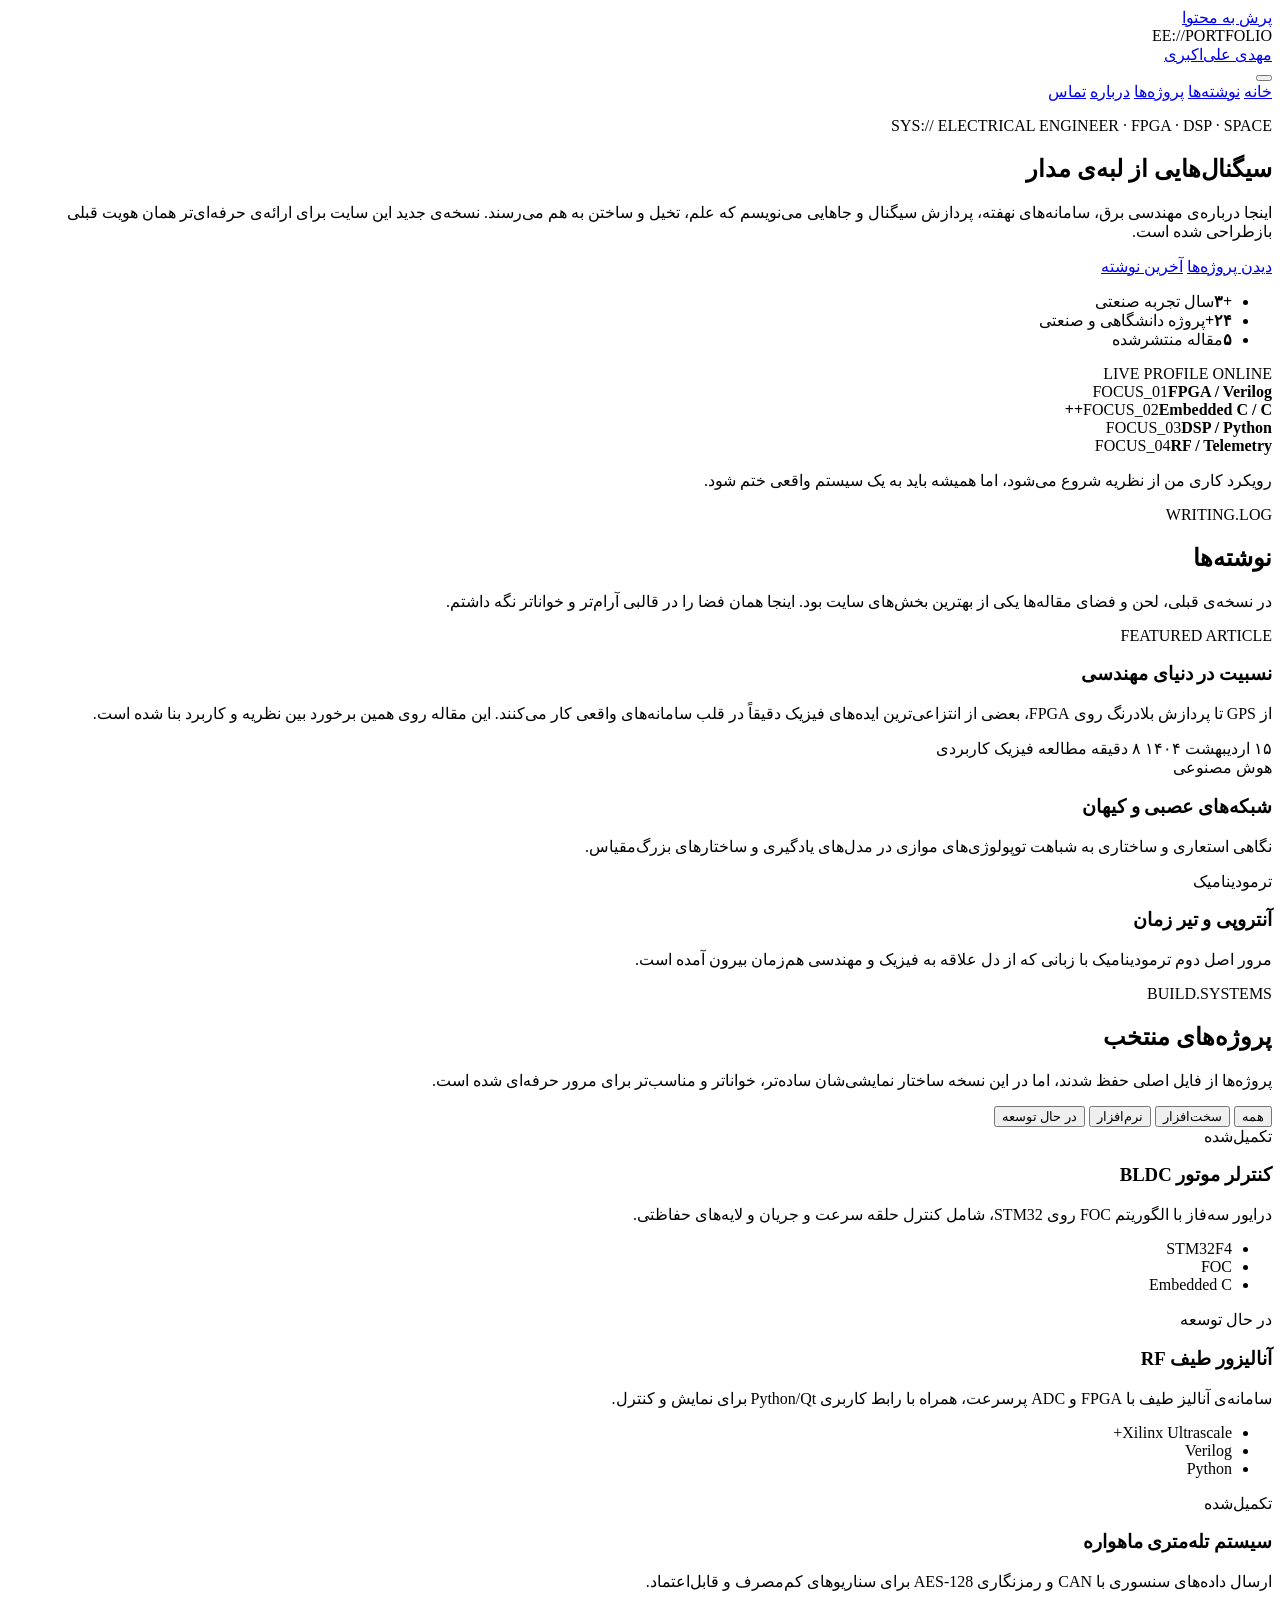
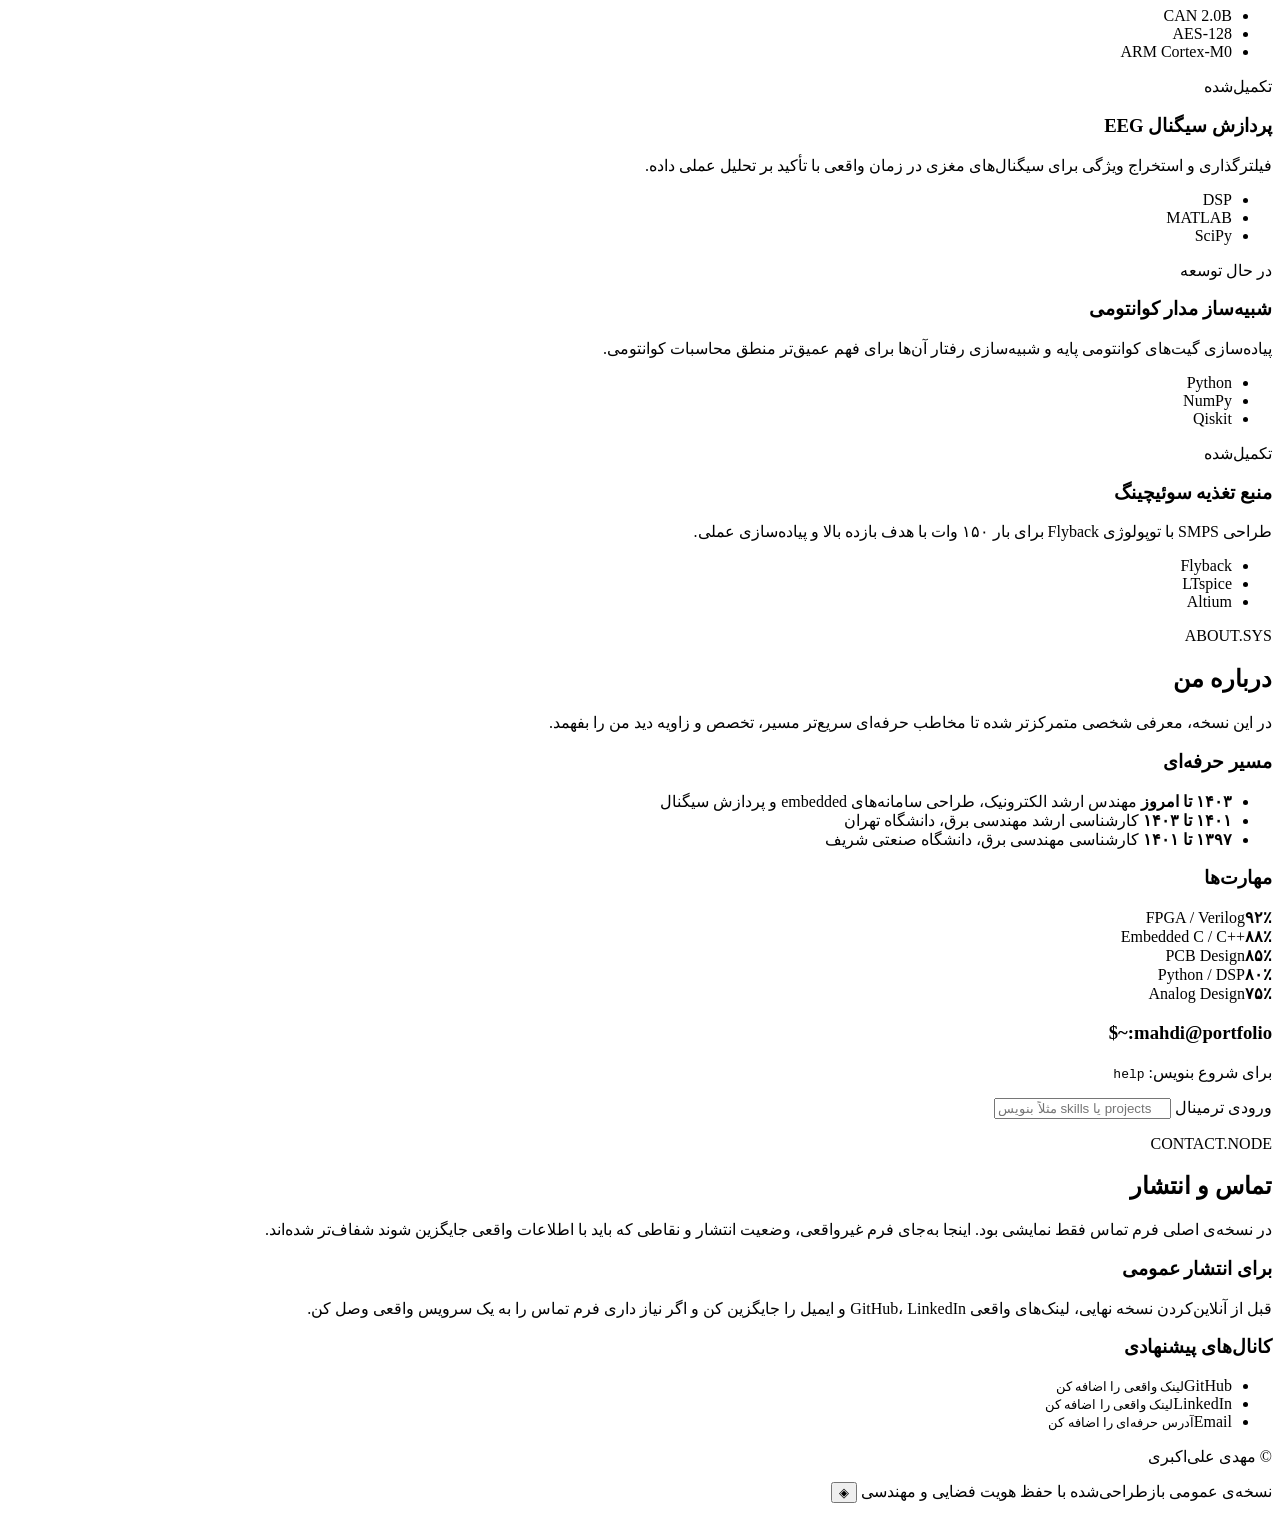
==== index.html @ 2593f332 "Add files via upload" ====
<!DOCTYPE html>
<html lang="fa" dir="rtl">
<head>
  <meta charset="UTF-8">
  <meta name="viewport" content="width=device-width, initial-scale=1.0">
  <title>مهدی علی‌اکبری | مهندس برق</title>
  <meta name="description" content="پورتفولیوی شخصی مهدی علی‌اکبری، مهندس برق با تمرکز بر FPGA، سامانه‌های نهفته، پردازش سیگنال و پروژه‌های الهام‌گرفته از فضا و فیزیک.">
  <link rel="preconnect" href="https://fonts.googleapis.com">
  <link rel="preconnect" href="https://fonts.gstatic.com" crossorigin>
  <link href="https://fonts.googleapis.com/css2?family=IBM+Plex+Mono:wght@300;400;500;600&family=Orbitron:wght@500;700;800&display=swap" rel="stylesheet">
  <link rel="stylesheet" href="./assets/styles.css">
</head>
<body>
  <a class="skip-link" href="#content">پرش به محتوا</a>

  <div class="page-shell">
    <header class="site-header" id="top">
      <div class="brand-block">
        <div class="brand-kicker">EE://PORTFOLIO</div>
        <a class="brand-name" href="#hero">مهدی علی‌اکبری</a>
      </div>

      <button class="nav-toggle" type="button" aria-expanded="false" aria-controls="site-nav" aria-label="باز کردن منو">
        <span></span>
        <span></span>
      </button>

      <nav class="site-nav" id="site-nav" aria-label="ناوبری اصلی">
        <a href="#hero" data-nav>خانه</a>
        <a href="#writing" data-nav>نوشته‌ها</a>
        <a href="#projects" data-nav>پروژه‌ها</a>
        <a href="#about" data-nav>درباره</a>
        <a href="#contact" data-nav>تماس</a>
      </nav>
    </header>

    <main id="content">
      <section class="hero section" id="hero" data-section>
        <div class="hero-copy">
          <p class="eyebrow">SYS:// ELECTRICAL ENGINEER · FPGA · DSP · SPACE</p>
          <h1>
            سیگنال‌هایی از
            <span>لبه‌ی مدار</span>
          </h1>
          <p class="hero-text">
            اینجا درباره‌ی مهندسی برق، سامانه‌های نهفته، پردازش سیگنال و جاهایی می‌نویسم که علم،
            تخیل و ساختن به هم می‌رسند. نسخه‌ی جدید این سایت برای ارائه‌ی حرفه‌ای‌تر همان هویت قبلی
            بازطراحی شده است.
          </p>
          <div class="hero-actions">
            <a class="btn btn-primary" href="#projects">دیدن پروژه‌ها</a>
            <a class="btn btn-secondary" href="#writing">آخرین نوشته</a>
          </div>
          <ul class="hero-stats" aria-label="خلاصه وضعیت حرفه‌ای">
            <li><strong>+۳</strong><span>سال تجربه صنعتی</span></li>
            <li><strong>۲۴+</strong><span>پروژه دانشگاهی و صنعتی</span></li>
            <li><strong>۵</strong><span>مقاله منتشرشده</span></li>
          </ul>
        </div>

        <aside class="hero-panel" aria-label="خلاصه تخصص‌ها">
          <div class="panel-header">
            <span class="panel-tag">LIVE PROFILE</span>
            <span class="status-pill">ONLINE</span>
          </div>
          <div class="signal-box">
            <div class="signal-line"><span>FOCUS_01</span><strong>FPGA / Verilog</strong></div>
            <div class="signal-line"><span>FOCUS_02</span><strong>Embedded C / C++</strong></div>
            <div class="signal-line"><span>FOCUS_03</span><strong>DSP / Python</strong></div>
            <div class="signal-line"><span>FOCUS_04</span><strong>RF / Telemetry</strong></div>
          </div>
          <div class="hero-note">
            <p>رویکرد کاری من از نظریه شروع می‌شود، اما همیشه باید به یک سیستم واقعی ختم شود.</p>
          </div>
        </aside>
      </section>

      <section class="section section-grid" id="writing" data-section>
        <div class="section-heading">
          <p class="section-kicker">WRITING.LOG</p>
          <h2>نوشته‌ها</h2>
          <p>در نسخه‌ی قبلی، لحن و فضای مقاله‌ها یکی از بهترین بخش‌های سایت بود. اینجا همان فضا را در قالبی آرام‌تر و خواناتر نگه داشتم.</p>
        </div>

        <article class="feature-card">
          <div class="card-topline">FEATURED ARTICLE</div>
          <h3>نسبیت در دنیای مهندسی</h3>
          <p>
            از GPS تا پردازش بلادرنگ روی FPGA، بعضی از انتزاعی‌ترین ایده‌های فیزیک دقیقاً در قلب
            سامانه‌های واقعی کار می‌کنند. این مقاله روی همین برخورد بین نظریه و کاربرد بنا شده است.
          </p>
          <div class="meta-row">
            <span>۱۵ اردیبهشت ۱۴۰۴</span>
            <span>۸ دقیقه مطالعه</span>
            <span>فیزیک کاربردی</span>
          </div>
        </article>

        <div class="mini-cards">
          <article class="mini-card">
            <div class="mini-tag">هوش مصنوعی</div>
            <h3>شبکه‌های عصبی و کیهان</h3>
            <p>نگاهی استعاری و ساختاری به شباهت توپولوژی‌های موازی در مدل‌های یادگیری و ساختارهای بزرگ‌مقیاس.</p>
          </article>
          <article class="mini-card">
            <div class="mini-tag">ترمودینامیک</div>
            <h3>آنتروپی و تیر زمان</h3>
            <p>مرور اصل دوم ترمودینامیک با زبانی که از دل علاقه به فیزیک و مهندسی هم‌زمان بیرون آمده است.</p>
          </article>
        </div>
      </section>

      <section class="section" id="projects" data-section>
        <div class="section-heading">
          <p class="section-kicker">BUILD.SYSTEMS</p>
          <h2>پروژه‌های منتخب</h2>
          <p>پروژه‌ها از فایل اصلی حفظ شدند، اما در این نسخه ساختار نمایشی‌شان ساده‌تر، خواناتر و مناسب‌تر برای مرور حرفه‌ای شده است.</p>
        </div>

        <div class="filter-row" role="toolbar" aria-label="فیلتر پروژه‌ها">
          <button class="filter-btn active" type="button" data-filter="all">همه</button>
          <button class="filter-btn" type="button" data-filter="hw">سخت‌افزار</button>
          <button class="filter-btn" type="button" data-filter="sw">نرم‌افزار</button>
          <button class="filter-btn" type="button" data-filter="wip">در حال توسعه</button>
        </div>

        <div class="project-grid">
          <article class="project-card" data-category="hw done">
            <div class="project-status done">تکمیل‌شده</div>
            <h3>کنترلر موتور BLDC</h3>
            <p>درایور سه‌فاز با الگوریتم FOC روی STM32، شامل کنترل حلقه سرعت و جریان و لایه‌های حفاظتی.</p>
            <ul class="tag-row">
              <li>STM32F4</li>
              <li>FOC</li>
              <li>Embedded C</li>
            </ul>
          </article>

          <article class="project-card" data-category="hw sw wip">
            <div class="project-status wip">در حال توسعه</div>
            <h3>آنالیزور طیف RF</h3>
            <p>سامانه‌ی آنالیز طیف با FPGA و ADC پرسرعت، همراه با رابط کاربری Python/Qt برای نمایش و کنترل.</p>
            <ul class="tag-row">
              <li>Xilinx Ultrascale+</li>
              <li>Verilog</li>
              <li>Python</li>
            </ul>
          </article>

          <article class="project-card" data-category="hw done">
            <div class="project-status done">تکمیل‌شده</div>
            <h3>سیستم تله‌متری ماهواره</h3>
            <p>ارسال داده‌های سنسوری با CAN و رمزنگاری AES-128 برای سناریوهای کم‌مصرف و قابل‌اعتماد.</p>
            <ul class="tag-row">
              <li>CAN 2.0B</li>
              <li>AES-128</li>
              <li>ARM Cortex-M0</li>
            </ul>
          </article>

          <article class="project-card" data-category="sw done">
            <div class="project-status done">تکمیل‌شده</div>
            <h3>پردازش سیگنال EEG</h3>
            <p>فیلترگذاری و استخراج ویژگی برای سیگنال‌های مغزی در زمان واقعی با تأکید بر تحلیل عملی داده.</p>
            <ul class="tag-row">
              <li>DSP</li>
              <li>MATLAB</li>
              <li>SciPy</li>
            </ul>
          </article>

          <article class="project-card" data-category="sw wip">
            <div class="project-status wip">در حال توسعه</div>
            <h3>شبیه‌ساز مدار کوانتومی</h3>
            <p>پیاده‌سازی گیت‌های کوانتومی پایه و شبیه‌سازی رفتار آن‌ها برای فهم عمیق‌تر منطق محاسبات کوانتومی.</p>
            <ul class="tag-row">
              <li>Python</li>
              <li>NumPy</li>
              <li>Qiskit</li>
            </ul>
          </article>

          <article class="project-card" data-category="hw done">
            <div class="project-status done">تکمیل‌شده</div>
            <h3>منبع تغذیه سوئیچینگ</h3>
            <p>طراحی SMPS با توپولوژی Flyback برای بار ۱۵۰ وات با هدف بازده بالا و پیاده‌سازی عملی.</p>
            <ul class="tag-row">
              <li>Flyback</li>
              <li>LTspice</li>
              <li>Altium</li>
            </ul>
          </article>
        </div>
      </section>

      <section class="section about-layout" id="about" data-section>
        <div class="section-heading">
          <p class="section-kicker">ABOUT.SYS</p>
          <h2>درباره من</h2>
          <p>در این نسخه، معرفی شخصی متمرکزتر شده تا مخاطب حرفه‌ای سریع‌تر مسیر، تخصص و زاویه دید من را بفهمد.</p>
        </div>

        <div class="about-columns">
          <div class="about-card">
            <h3>مسیر حرفه‌ای</h3>
            <ul class="timeline-list">
              <li>
                <strong>۱۴۰۳ تا امروز</strong>
                <span>مهندس ارشد الکترونیک، طراحی سامانه‌های embedded و پردازش سیگنال</span>
              </li>
              <li>
                <strong>۱۴۰۱ تا ۱۴۰۳</strong>
                <span>کارشناسی ارشد مهندسی برق، دانشگاه تهران</span>
              </li>
              <li>
                <strong>۱۳۹۷ تا ۱۴۰۱</strong>
                <span>کارشناسی مهندسی برق، دانشگاه صنعتی شریف</span>
              </li>
            </ul>
          </div>

          <div class="about-card">
            <h3>مهارت‌ها</h3>
            <div class="skill-list">
              <div class="skill-item"><span>FPGA / Verilog</span><strong>۹۲٪</strong></div>
              <div class="skill-item"><span>Embedded C / C++</span><strong>۸۸٪</strong></div>
              <div class="skill-item"><span>PCB Design</span><strong>۸۵٪</strong></div>
              <div class="skill-item"><span>Python / DSP</span><strong>۸۰٪</strong></div>
              <div class="skill-item"><span>Analog Design</span><strong>۷۵٪</strong></div>
            </div>
          </div>
        </div>

        <div class="terminal-card" aria-labelledby="terminal-title">
          <div class="terminal-bar">
            <span class="dot"></span>
            <span class="dot"></span>
            <span class="dot"></span>
            <h3 id="terminal-title">mahdi@portfolio:~$</h3>
          </div>
          <div class="terminal-output" id="terminal-output">
            <p>برای شروع بنویس: <code>help</code></p>
          </div>
          <label class="sr-only" for="terminal-input">ورودی ترمینال</label>
          <input id="terminal-input" class="terminal-input" type="text" placeholder="مثلاً بنویس skills یا projects" spellcheck="false" dir="ltr">
        </div>
      </section>

      <section class="section" id="contact" data-section>
        <div class="section-heading">
          <p class="section-kicker">CONTACT.NODE</p>
          <h2>تماس و انتشار</h2>
          <p>در نسخه‌ی اصلی فرم تماس فقط نمایشی بود. اینجا به‌جای فرم غیرواقعی، وضعیت انتشار و نقاطی که باید با اطلاعات واقعی جایگزین شوند شفاف‌تر شده‌اند.</p>
        </div>

        <div class="contact-grid">
          <div class="contact-card">
            <h3>برای انتشار عمومی</h3>
            <p>قبل از آنلاین‌کردن نسخه نهایی، لینک‌های واقعی GitHub، LinkedIn و ایمیل را جایگزین کن و اگر نیاز داری فرم تماس را به یک سرویس واقعی وصل کن.</p>
          </div>
          <div class="contact-card">
            <h3>کانال‌های پیشنهادی</h3>
            <ul class="channel-list">
              <li><span>GitHub</span><small>لینک واقعی را اضافه کن</small></li>
              <li><span>LinkedIn</span><small>لینک واقعی را اضافه کن</small></li>
              <li><span>Email</span><small>آدرس حرفه‌ای را اضافه کن</small></li>
            </ul>
          </div>
        </div>
      </section>

      <section class="section secret-dock" id="secret-dock" aria-label="بخش مخفی">
        <div class="secret-shell" id="secret-shell" hidden>
          <div class="secret-shell-kicker">HIDDEN.ACCESS</div>
          <h2>در مخفی پیدا شد</h2>
          <div class="secret-shell-actions">
            <a class="btn btn-primary" href="./secret.html">ورود</a>
            <button class="btn btn-secondary" id="close-secret-shell" type="button">بستن</button>
          </div>
        </div>
      </section>
    </main>

    <footer class="site-footer">
      <p>© <span id="year"></span> مهدی علی‌اکبری</p>
      <p>
        نسخه‌ی عمومی بازطراحی‌شده با حفظ هویت فضایی و مهندسی
        <button class="secret-trigger" id="secret-trigger" type="button" aria-controls="secret-shell" aria-expanded="false" aria-label="باز کردن بخش مخفی">◈</button>
      </p>
    </footer>
  </div>

  <script src="./assets/app.js"></script>
</body>
</html>
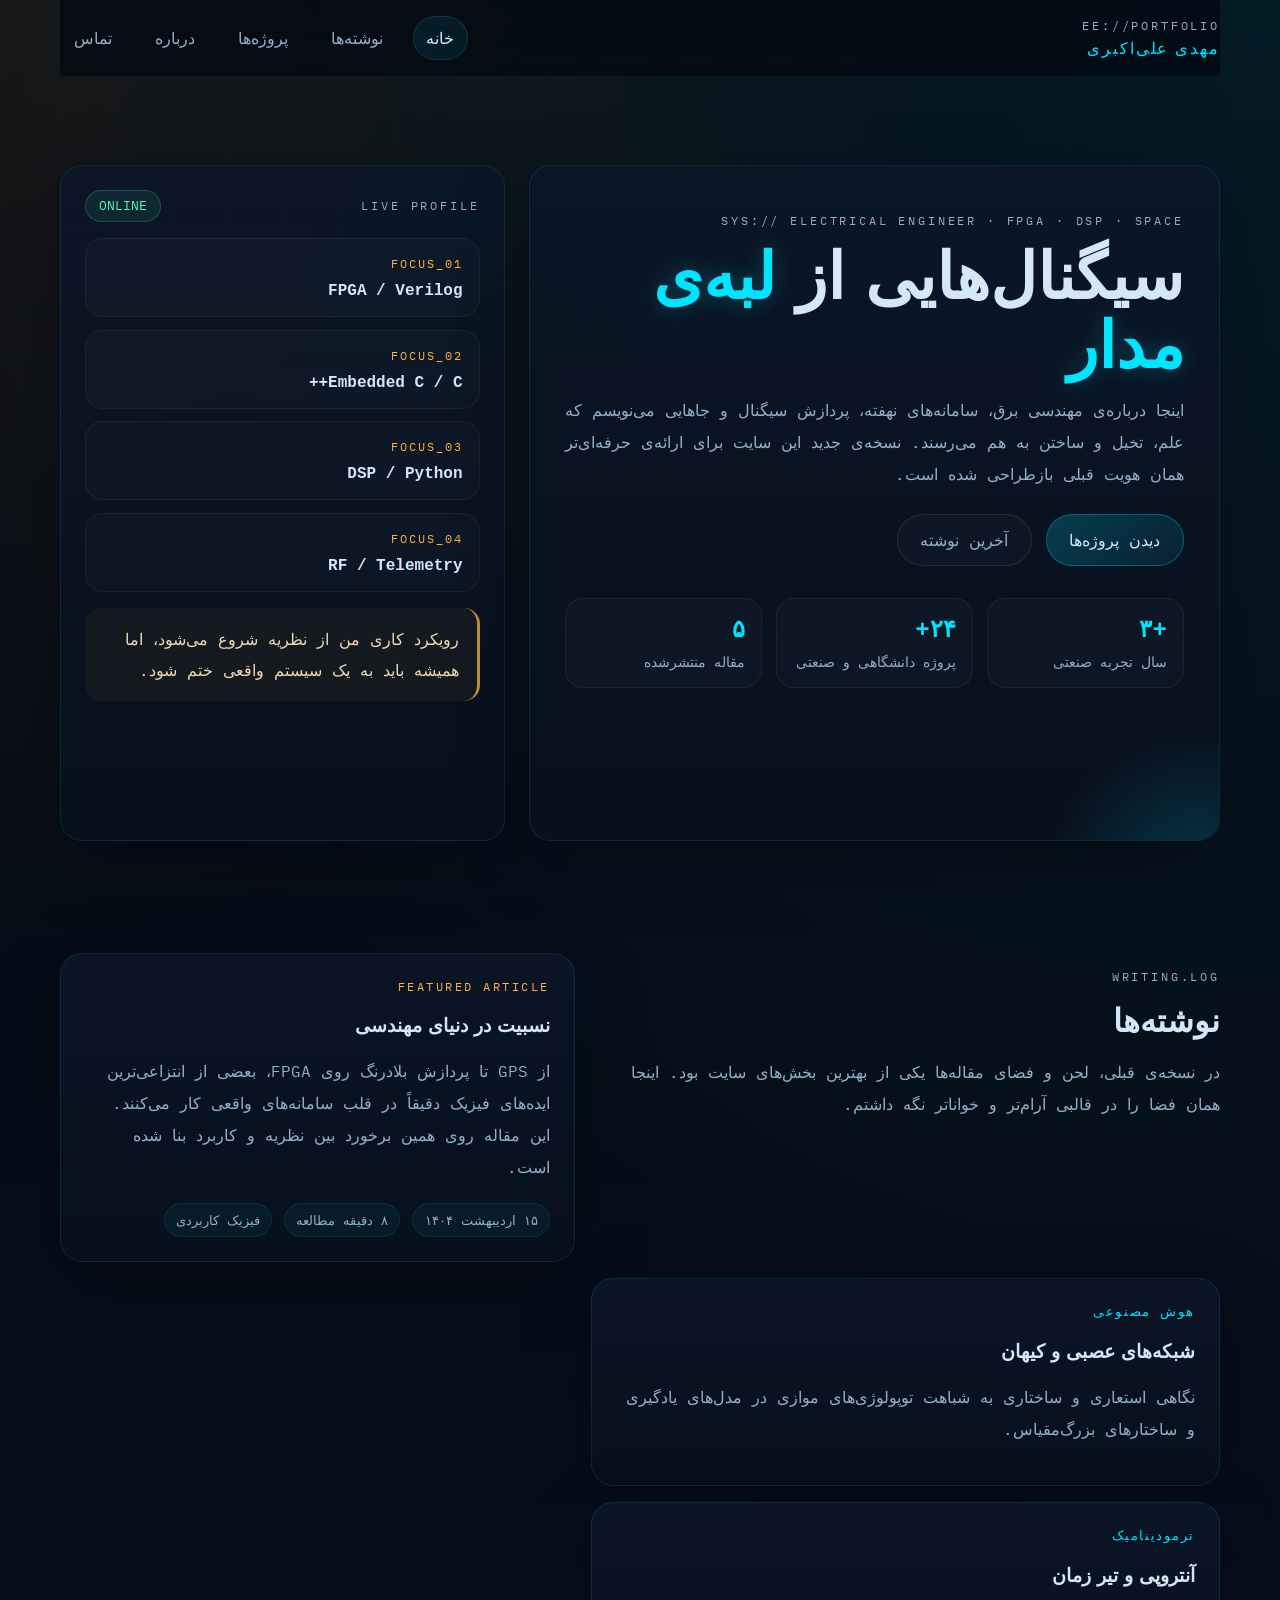
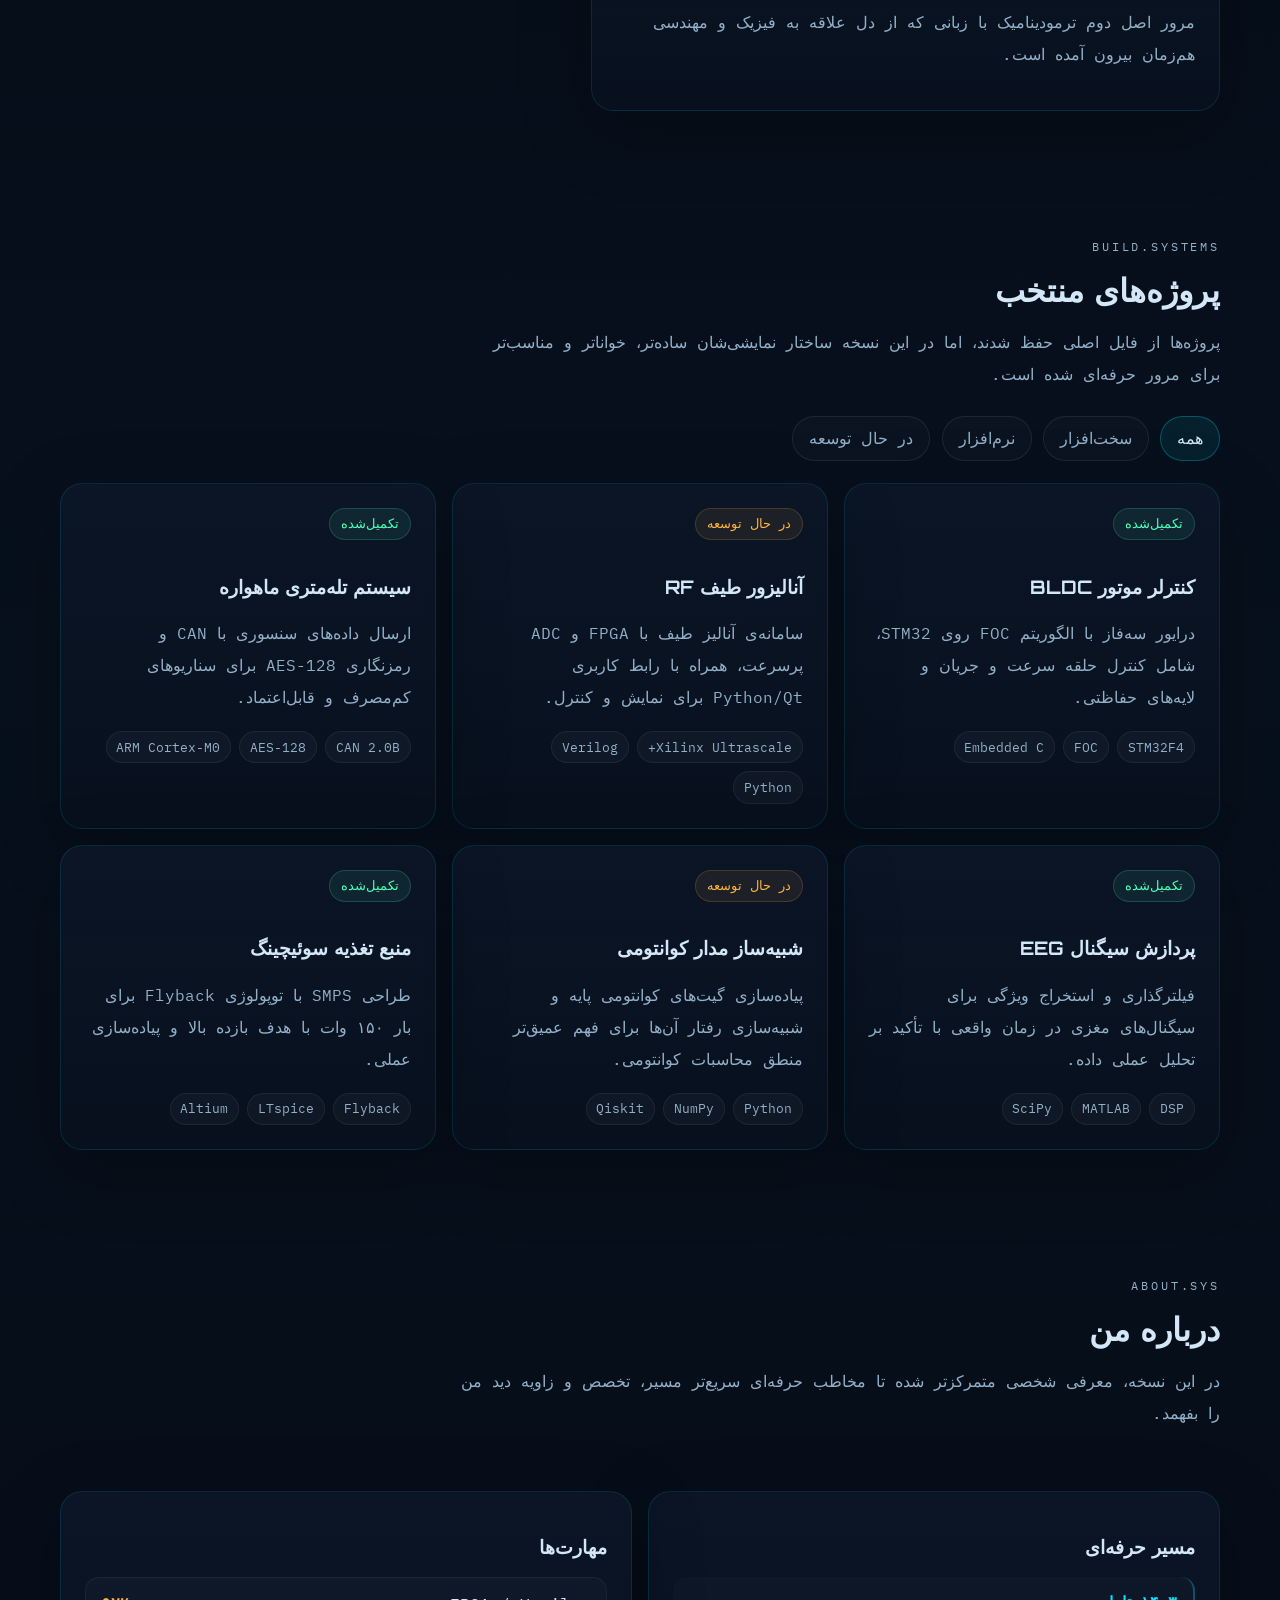
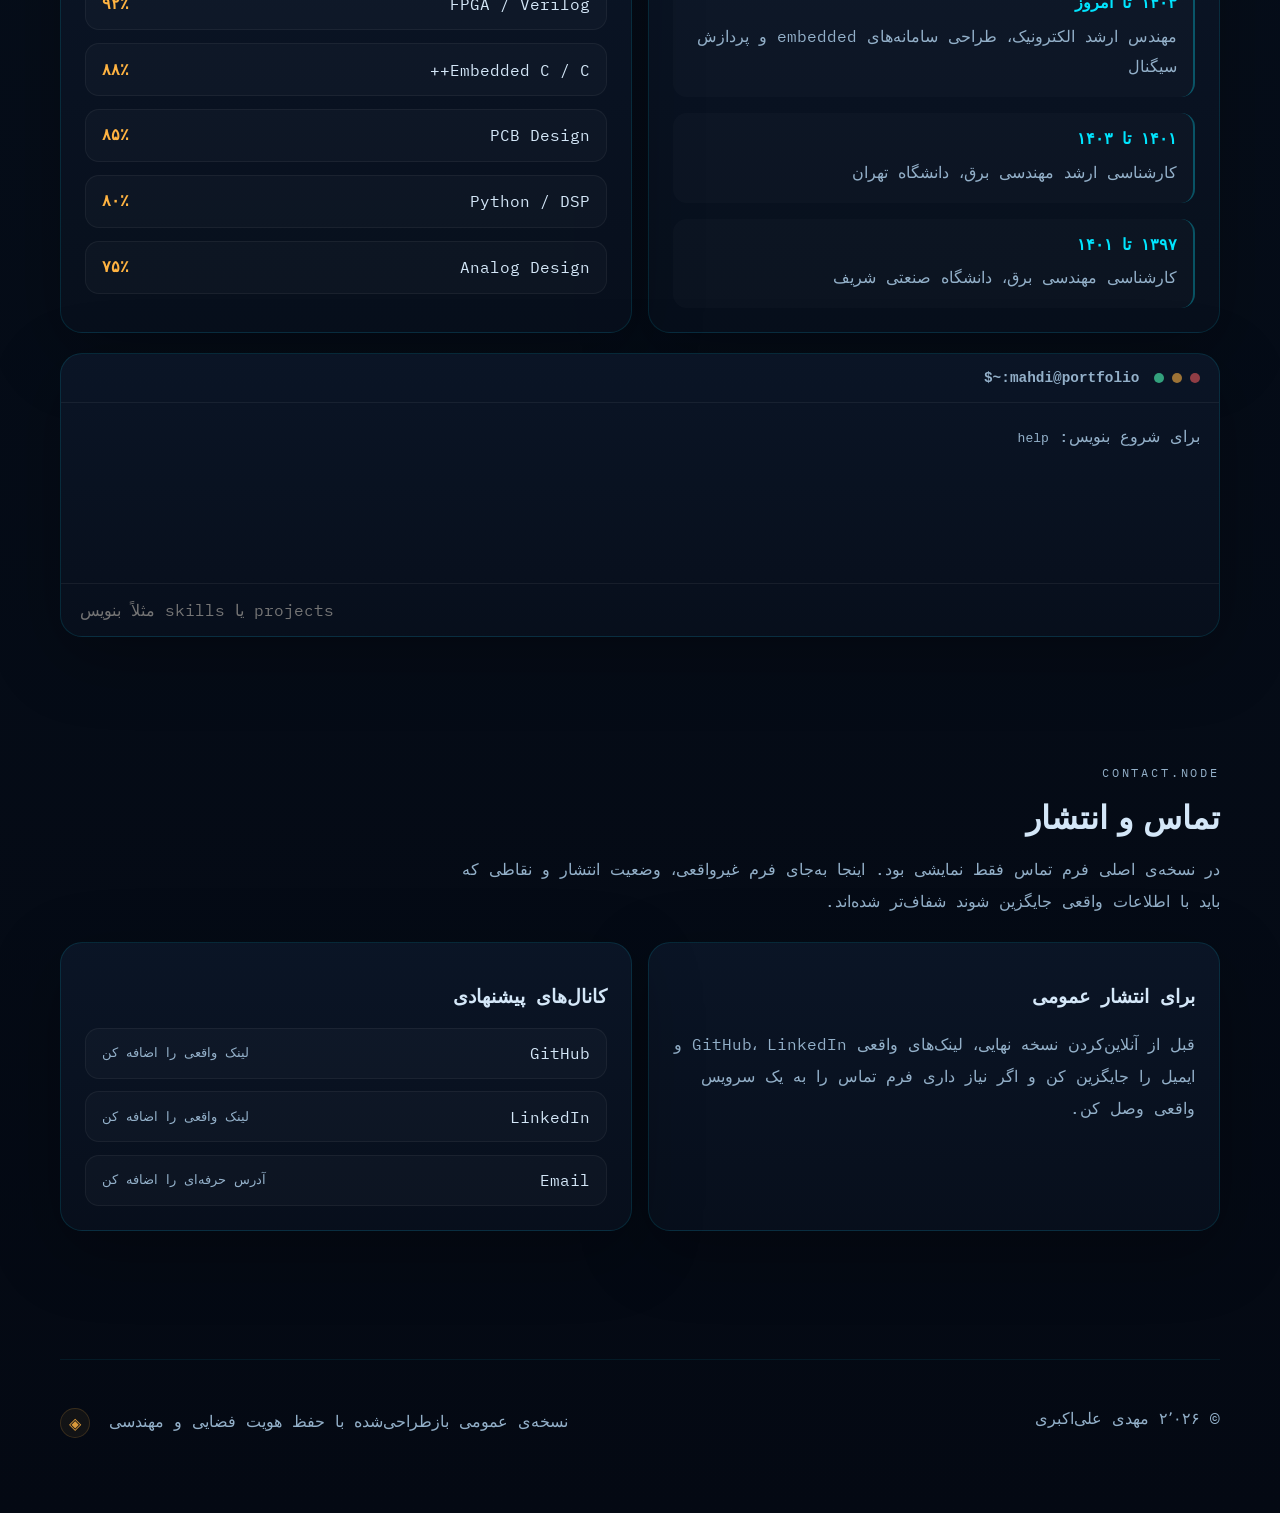
==== commit d11ca6e9: "Add files via upload" ====
--- a/index.html
+++ b/index.html
@@ -8,7 +8,7 @@
   <link rel="preconnect" href="https://fonts.googleapis.com">
   <link rel="preconnect" href="https://fonts.gstatic.com" crossorigin>
   <link href="https://fonts.googleapis.com/css2?family=IBM+Plex+Mono:wght@300;400;500;600&family=Orbitron:wght@500;700;800&display=swap" rel="stylesheet">
-  <link rel="stylesheet" href="./assets/styles.css">
+  <link rel="stylesheet" href="main.css">
 </head>
 <body>
   <a class="skip-link" href="#content">پرش به محتوا</a>
@@ -290,6 +290,6 @@
     </footer>
   </div>
 
-  <script src="./assets/app.js"></script>
+  <script src="main.js"></script>
 </body>
 </html>
--- a/main.css
+++ b/main.css
@@ -0,0 +1,796 @@
+:root{
+  --bg:#040913;
+  --bg-soft:#0a1220;
+  --panel:#0b1627;
+  --panel-2:#0f1c30;
+  --line:rgba(0,229,255,0.12);
+  --line-strong:rgba(0,229,255,0.28);
+  --text:#d4e7f8;
+  --muted:#93b0c9;
+  --cyan:#00e5ff;
+  --amber:#ffb341;
+  --green:#4fffb7;
+  --shadow:0 20px 70px rgba(0,0,0,0.28);
+  --radius:22px;
+}
+
+*,
+*::before,
+*::after{
+  box-sizing:border-box;
+}
+
+html{
+  scroll-behavior:smooth;
+}
+
+body{
+  margin:0;
+  font-family:'IBM Plex Mono', monospace;
+  background:
+    radial-gradient(circle at top right, rgba(0,229,255,0.08), transparent 28%),
+    radial-gradient(circle at top left, rgba(255,179,65,0.08), transparent 20%),
+    linear-gradient(180deg, #040913 0%, #07101d 48%, #040913 100%);
+  color:var(--text);
+  min-height:100vh;
+}
+
+body::before{
+  content:"";
+  position:fixed;
+  inset:0;
+  pointer-events:none;
+  background:
+    linear-gradient(rgba(255,255,255,0.015) 1px, transparent 1px),
+    linear-gradient(90deg, rgba(255,255,255,0.015) 1px, transparent 1px);
+  background-size:56px 56px;
+  mask-image:linear-gradient(to bottom, rgba(255,255,255,0.7), transparent 70%);
+}
+
+a{
+  color:inherit;
+  text-decoration:none;
+}
+
+button,
+input{
+  font:inherit;
+}
+
+.skip-link{
+  position:absolute;
+  right:1rem;
+  top:-3rem;
+  background:var(--cyan);
+  color:#031019;
+  padding:.7rem 1rem;
+  border-radius:999px;
+  z-index:200;
+}
+
+.skip-link:focus{
+  top:1rem;
+}
+
+.page-shell{
+  width:min(1160px, calc(100% - 2rem));
+  margin-inline:auto;
+  padding-bottom:4rem;
+}
+
+.site-header{
+  position:sticky;
+  top:0;
+  z-index:50;
+  display:flex;
+  align-items:center;
+  justify-content:space-between;
+  gap:1rem;
+  padding:1rem 0;
+  margin-bottom:2rem;
+  backdrop-filter:blur(18px);
+  background:rgba(4, 9, 19, 0.78);
+  border-bottom:1px solid rgba(0,229,255,0.08);
+}
+
+.brand-block{
+  display:flex;
+  flex-direction:column;
+  gap:.3rem;
+}
+
+.brand-kicker,
+.section-kicker,
+.eyebrow,
+.panel-tag{
+  color:var(--muted);
+  font-size:.74rem;
+  letter-spacing:.24em;
+  text-transform:uppercase;
+}
+
+.brand-name{
+  font-family:'Orbitron', monospace;
+  font-size:1rem;
+  color:var(--cyan);
+  letter-spacing:.12em;
+  text-shadow:0 0 14px rgba(0,229,255,0.2);
+}
+
+.site-nav{
+  display:flex;
+  gap:1rem;
+  align-items:center;
+}
+
+.site-nav a{
+  padding:.75rem .85rem;
+  color:var(--muted);
+  border-radius:999px;
+  transition:background-color .25s ease, color .25s ease, box-shadow .25s ease;
+}
+
+.site-nav a.active,
+.site-nav a:hover{
+  color:var(--text);
+  background:rgba(0,229,255,0.08);
+  box-shadow:inset 0 0 0 1px rgba(0,229,255,0.14);
+}
+
+.nav-toggle{
+  display:none;
+  width:46px;
+  height:46px;
+  border-radius:14px;
+  border:1px solid var(--line);
+  background:rgba(255,255,255,0.02);
+  align-items:center;
+  justify-content:center;
+  gap:4px;
+  flex-direction:column;
+  color:var(--text);
+}
+
+.nav-toggle span{
+  width:18px;
+  height:2px;
+  background:var(--text);
+  border-radius:999px;
+}
+
+.section{
+  padding:3.5rem 0;
+}
+
+.hero{
+  display:grid;
+  grid-template-columns:1.4fr .9fr;
+  gap:1.5rem;
+  align-items:stretch;
+  min-height:calc(100vh - 7rem);
+}
+
+.hero-copy,
+.hero-panel,
+.feature-card,
+.mini-card,
+.project-card,
+.about-card,
+.terminal-card,
+.contact-card{
+  background:linear-gradient(180deg, rgba(11,22,39,0.94), rgba(8,16,29,0.92));
+  border:1px solid var(--line);
+  border-radius:var(--radius);
+  box-shadow:var(--shadow);
+}
+
+.hero-copy{
+  padding:2.2rem;
+  position:relative;
+  overflow:hidden;
+}
+
+.hero-copy::after{
+  content:"";
+  position:absolute;
+  inset:auto -20% -30% auto;
+  width:320px;
+  height:320px;
+  border-radius:50%;
+  background:radial-gradient(circle, rgba(0,229,255,0.18), transparent 68%);
+  pointer-events:none;
+}
+
+.hero h1,
+.section-heading h2,
+.feature-card h3,
+.mini-card h3,
+.project-card h3,
+.about-card h3{
+  font-family:'Orbitron', monospace;
+}
+
+.hero h1{
+  margin:.6rem 0 1rem;
+  font-size:clamp(2.3rem, 5vw, 4.6rem);
+  line-height:1.08;
+}
+
+.hero h1 span{
+  color:var(--cyan);
+  text-shadow:0 0 24px rgba(0,229,255,0.28);
+}
+
+.hero-text,
+.section-heading p,
+.feature-card p,
+.mini-card p,
+.project-card p,
+.about-card p,
+.contact-card p{
+  color:var(--muted);
+  line-height:2;
+}
+
+.hero-actions{
+  display:flex;
+  gap:.9rem;
+  flex-wrap:wrap;
+  margin:1.5rem 0 2rem;
+}
+
+.btn{
+  display:inline-flex;
+  align-items:center;
+  justify-content:center;
+  padding:.95rem 1.4rem;
+  border-radius:999px;
+  border:1px solid transparent;
+  transition:transform .2s ease, border-color .2s ease, background-color .2s ease;
+}
+
+.btn:hover{
+  transform:translateY(-1px);
+}
+
+.btn-primary{
+  background:linear-gradient(135deg, rgba(0,229,255,0.2), rgba(0,229,255,0.08));
+  border-color:var(--line-strong);
+  color:var(--text);
+}
+
+.btn-secondary{
+  background:rgba(255,255,255,0.02);
+  border-color:rgba(255,255,255,0.09);
+  color:var(--muted);
+}
+
+.hero-stats{
+  display:grid;
+  grid-template-columns:repeat(3, minmax(0, 1fr));
+  gap:.9rem;
+  list-style:none;
+  padding:0;
+  margin:0;
+}
+
+.hero-stats li{
+  padding:1rem;
+  border-radius:18px;
+  background:rgba(255,255,255,0.025);
+  border:1px solid rgba(255,255,255,0.06);
+}
+
+.hero-stats strong{
+  display:block;
+  font-size:1.5rem;
+  color:var(--cyan);
+  margin-bottom:.4rem;
+}
+
+.hero-stats span{
+  color:var(--muted);
+  font-size:.9rem;
+}
+
+.hero-panel{
+  padding:1.5rem;
+  display:flex;
+  flex-direction:column;
+  gap:1rem;
+}
+
+.panel-header{
+  display:flex;
+  justify-content:space-between;
+  align-items:center;
+}
+
+.status-pill{
+  border-radius:999px;
+  padding:.4rem .8rem;
+  background:rgba(79,255,183,0.08);
+  border:1px solid rgba(79,255,183,0.2);
+  color:var(--green);
+  font-size:.8rem;
+}
+
+.signal-box{
+  display:grid;
+  gap:.8rem;
+}
+
+.signal-line{
+  padding:1rem;
+  border-radius:18px;
+  background:rgba(255,255,255,0.02);
+  border:1px solid rgba(255,255,255,0.05);
+}
+
+.signal-line span{
+  display:block;
+  color:var(--amber);
+  font-size:.78rem;
+  letter-spacing:.16em;
+  margin-bottom:.5rem;
+}
+
+.signal-line strong{
+  font-weight:600;
+}
+
+.hero-note{
+  padding:1rem 1.1rem;
+  border-right:3px solid rgba(255,179,65,0.75);
+  background:rgba(255,179,65,0.05);
+  border-radius:16px;
+}
+
+.hero-note p{
+  margin:0;
+  color:#f0d8b0;
+  line-height:1.9;
+}
+
+.section-heading{
+  max-width:760px;
+  margin-bottom:1.6rem;
+}
+
+.section-heading h2{
+  font-size:2rem;
+  margin:.4rem 0 .7rem;
+}
+
+.section-grid{
+  display:grid;
+  grid-template-columns:1.1fr .9fr;
+  gap:1rem;
+}
+
+.feature-card,
+.mini-card,
+.project-card,
+.about-card,
+.contact-card{
+  padding:1.5rem;
+}
+
+.feature-card{
+  min-height:100%;
+}
+
+.card-topline{
+  color:var(--amber);
+  letter-spacing:.2em;
+  font-size:.78rem;
+  margin-bottom:.8rem;
+}
+
+.meta-row{
+  display:flex;
+  gap:.75rem;
+  flex-wrap:wrap;
+  margin-top:1.25rem;
+}
+
+.meta-row span{
+  padding:.45rem .7rem;
+  border-radius:999px;
+  background:rgba(0,229,255,0.05);
+  border:1px solid rgba(0,229,255,0.1);
+  color:var(--muted);
+  font-size:.82rem;
+}
+
+.mini-cards{
+  display:grid;
+  gap:1rem;
+}
+
+.mini-tag{
+  color:var(--cyan);
+  margin-bottom:.8rem;
+  font-size:.82rem;
+  letter-spacing:.12em;
+}
+
+.filter-row{
+  display:flex;
+  gap:.7rem;
+  flex-wrap:wrap;
+  margin-bottom:1.4rem;
+}
+
+.filter-btn{
+  padding:.72rem 1rem;
+  border-radius:999px;
+  border:1px solid rgba(255,255,255,0.08);
+  background:rgba(255,255,255,0.02);
+  color:var(--muted);
+  cursor:pointer;
+}
+
+.filter-btn.active,
+.filter-btn:hover{
+  border-color:var(--line-strong);
+  color:var(--text);
+  background:rgba(0,229,255,0.08);
+}
+
+.project-grid{
+  display:grid;
+  grid-template-columns:repeat(3, minmax(0, 1fr));
+  gap:1rem;
+}
+
+.project-card{
+  position:relative;
+}
+
+.project-card.is-hidden{
+  display:none;
+}
+
+.project-status{
+  display:inline-flex;
+  padding:.4rem .7rem;
+  border-radius:999px;
+  margin-bottom:1rem;
+  font-size:.82rem;
+}
+
+.project-status.done{
+  color:var(--green);
+  background:rgba(79,255,183,0.08);
+  border:1px solid rgba(79,255,183,0.18);
+}
+
+.project-status.wip{
+  color:var(--amber);
+  background:rgba(255,179,65,0.08);
+  border:1px solid rgba(255,179,65,0.18);
+}
+
+.tag-row{
+  display:flex;
+  flex-wrap:wrap;
+  gap:.5rem;
+  list-style:none;
+  padding:0;
+  margin:1.1rem 0 0;
+}
+
+.tag-row li{
+  padding:.42rem .62rem;
+  border-radius:999px;
+  background:rgba(255,255,255,0.03);
+  border:1px solid rgba(255,255,255,0.06);
+  color:var(--muted);
+  font-size:.8rem;
+}
+
+.about-layout{
+  display:grid;
+  gap:1.25rem;
+}
+
+.about-columns{
+  display:grid;
+  grid-template-columns:1fr 1fr;
+  gap:1rem;
+}
+
+.timeline-list{
+  list-style:none;
+  padding:0;
+  margin:0;
+  display:grid;
+  gap:1rem;
+}
+
+.timeline-list li{
+  padding:1rem 1rem 1rem 1.1rem;
+  border-right:2px solid rgba(0,229,255,0.3);
+  background:rgba(255,255,255,0.02);
+  border-radius:14px;
+}
+
+.timeline-list strong{
+  display:block;
+  color:var(--cyan);
+  margin-bottom:.45rem;
+}
+
+.timeline-list span{
+  color:var(--muted);
+  line-height:1.9;
+}
+
+.skill-list{
+  display:grid;
+  gap:.85rem;
+}
+
+.skill-item{
+  display:flex;
+  justify-content:space-between;
+  gap:1rem;
+  padding:.95rem 1rem;
+  border-radius:14px;
+  background:rgba(255,255,255,0.025);
+  border:1px solid rgba(255,255,255,0.05);
+}
+
+.skill-item strong{
+  color:var(--amber);
+}
+
+.terminal-card{
+  overflow:hidden;
+}
+
+.terminal-bar{
+  display:flex;
+  align-items:center;
+  gap:.5rem;
+  padding:1rem 1.2rem;
+  border-bottom:1px solid rgba(255,255,255,0.06);
+}
+
+.terminal-bar h3{
+  margin:0 .4rem 0 auto;
+  font-size:.9rem;
+  font-family:'IBM Plex Mono', monospace;
+  color:var(--muted);
+}
+
+.dot{
+  width:10px;
+  height:10px;
+  border-radius:50%;
+  background:rgba(255,255,255,0.24);
+}
+
+.dot:nth-child(1){ background:rgba(255,96,96,.55); }
+.dot:nth-child(2){ background:rgba(255,179,65,.6); }
+.dot:nth-child(3){ background:rgba(79,255,183,.6); }
+
+.terminal-output{
+  min-height:180px;
+  padding:1.1rem 1.2rem;
+  color:var(--muted);
+}
+
+.terminal-output p{
+  margin:0 0 .75rem;
+  line-height:1.9;
+}
+
+.terminal-output .command{
+  color:var(--cyan);
+}
+
+.terminal-output .success{
+  color:var(--green);
+}
+
+.terminal-output .warn{
+  color:var(--amber);
+}
+
+.terminal-input{
+  width:100%;
+  border:none;
+  border-top:1px solid rgba(255,255,255,0.06);
+  background:transparent;
+  color:var(--text);
+  padding:1rem 1.2rem;
+  outline:none;
+}
+
+.contact-grid{
+  display:grid;
+  grid-template-columns:1fr 1fr;
+  gap:1rem;
+}
+
+.secret-dock{
+  padding-top:1rem;
+}
+
+.secret-shell{
+  padding:1.5rem;
+  border-radius:var(--radius);
+  border:1px solid rgba(255,179,65,0.18);
+  background:linear-gradient(180deg, rgba(26,18,14,0.92), rgba(18,14,12,0.94));
+  box-shadow:var(--shadow);
+}
+
+.secret-shell[hidden]{
+  display:none;
+}
+
+.secret-shell-kicker{
+  color:var(--amber);
+  font-size:.78rem;
+  letter-spacing:.22em;
+  text-transform:uppercase;
+}
+
+.secret-shell h2{
+  margin:.6rem 0 .8rem;
+  font-family:'Orbitron', monospace;
+}
+
+.secret-shell p{
+  margin:0;
+  color:#d8c3a8;
+  line-height:2;
+  max-width:60ch;
+}
+
+.secret-shell-actions{
+  display:flex;
+  gap:.8rem;
+  flex-wrap:wrap;
+  margin-top:1.1rem;
+}
+
+.channel-list{
+  list-style:none;
+  padding:0;
+  margin:0;
+  display:grid;
+  gap:.8rem;
+}
+
+.channel-list li{
+  display:flex;
+  justify-content:space-between;
+  gap:1rem;
+  padding:.9rem 1rem;
+  border-radius:14px;
+  background:rgba(255,255,255,0.025);
+  border:1px solid rgba(255,255,255,0.05);
+}
+
+.channel-list span{
+  color:var(--text);
+}
+
+.channel-list small{
+  color:var(--muted);
+}
+
+.site-footer{
+  display:flex;
+  justify-content:space-between;
+  gap:1rem;
+  flex-wrap:wrap;
+  padding-top:2rem;
+  border-top:1px solid rgba(0,229,255,0.08);
+  color:var(--muted);
+}
+
+.secret-trigger{
+  margin-inline-start:.55rem;
+  width:30px;
+  height:30px;
+  border-radius:999px;
+  border:1px solid rgba(255,179,65,0.16);
+  background:rgba(255,179,65,0.06);
+  color:rgba(255,179,65,0.85);
+  cursor:pointer;
+  vertical-align:middle;
+}
+
+.secret-trigger:hover{
+  background:rgba(255,179,65,0.12);
+  color:#ffd89d;
+}
+
+.sr-only{
+  position:absolute;
+  width:1px;
+  height:1px;
+  padding:0;
+  margin:-1px;
+  overflow:hidden;
+  clip:rect(0,0,0,0);
+  white-space:nowrap;
+  border:0;
+}
+
+@media (max-width: 980px){
+  .hero,
+  .section-grid,
+  .project-grid,
+  .about-columns,
+  .contact-grid{
+    grid-template-columns:1fr 1fr;
+  }
+
+  .project-grid{
+    grid-template-columns:1fr 1fr;
+  }
+}
+
+@media (max-width: 760px){
+  .page-shell{
+    width:min(100% - 1rem, 1160px);
+  }
+
+  .site-header{
+    flex-wrap:wrap;
+  }
+
+  .nav-toggle{
+    display:flex;
+  }
+
+  .site-nav{
+    width:100%;
+    display:none;
+    flex-direction:column;
+    align-items:stretch;
+    padding:0 0 .75rem;
+  }
+
+  .site-nav.open{
+    display:flex;
+  }
+
+  .hero,
+  .section-grid,
+  .project-grid,
+  .about-columns,
+  .contact-grid{
+    grid-template-columns:1fr;
+  }
+
+  .hero{
+    min-height:auto;
+  }
+
+  .hero-copy{
+    padding:1.5rem;
+  }
+
+  .hero-stats{
+    grid-template-columns:1fr;
+  }
+}
+
+@media (prefers-reduced-motion: reduce){
+  html{
+    scroll-behavior:auto;
+  }
+
+  *,
+  *::before,
+  *::after{
+    animation:none !important;
+    transition:none !important;
+  }
+}
